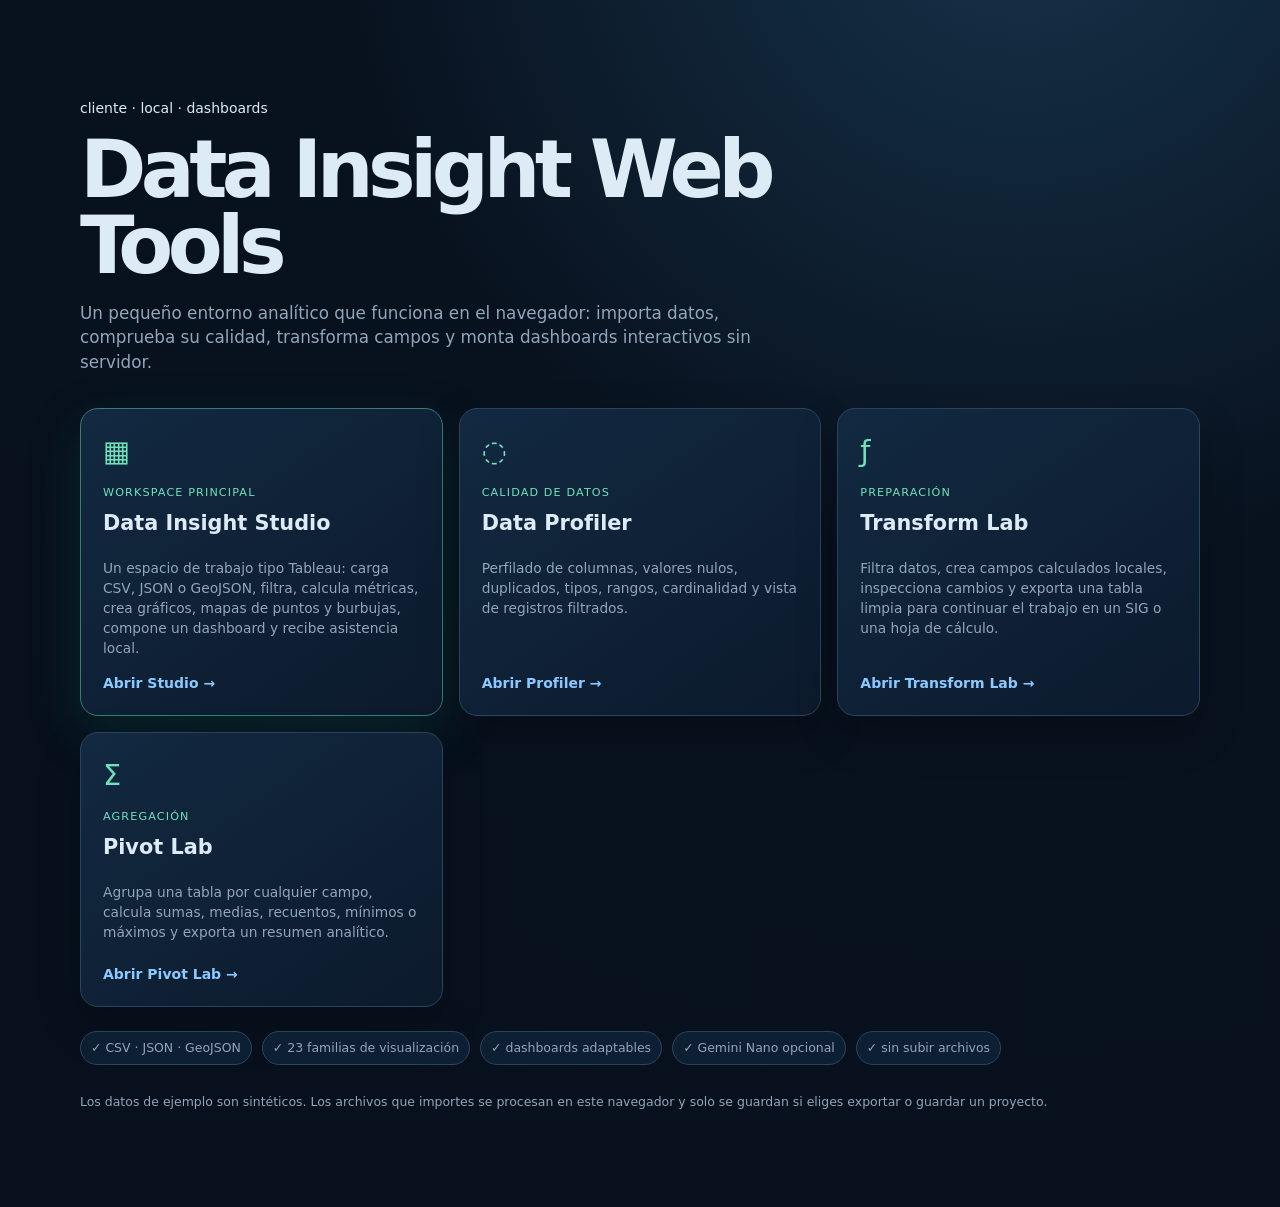
==== index.html @ db7b4e8b "feat: add sankey flow analytics" ====
<!doctype html>
<html lang="es">
<head>
  <meta charset="utf-8">
  <meta name="viewport" content="width=device-width,initial-scale=1,viewport-fit=cover">
  <meta name="theme-color" content="#0b1220">
  <meta name="description" content="Herramientas locales de análisis de datos y dashboards interactivos para GitHub Pages.">
  <title>Data Insight Web Tools</title>
  <link rel="manifest" href="manifest.webmanifest">
  <link rel="icon" href="favicon.svg" type="image/svg+xml">
  <link rel="stylesheet" href="shared/styles.css?v=20260925-16">
</head>
<body class="catalog-page">
  <main class="catalog">
    <p class="eyebrow">cliente · local · dashboards</p>
    <h1>Data Insight Web Tools</h1>
    <p class="lede">Un pequeño entorno analítico que funciona en el navegador: importa datos, comprueba su calidad, transforma campos y monta dashboards interactivos sin servidor.</p>
    <section class="catalog-grid" aria-label="Herramientas disponibles">
      <article class="catalog-card featured"><span class="card-icon">▦</span><p class="tag">workspace principal</p><h2>Data Insight Studio</h2><p>Un espacio de trabajo tipo Tableau: carga CSV, JSON o GeoJSON, filtra, calcula métricas, crea gráficos, mapas de puntos y burbujas, compone un dashboard y recibe asistencia local.</p><a href="dashboard-studio/">Abrir Studio →</a></article>
      <article class="catalog-card"><span class="card-icon">◌</span><p class="tag">calidad de datos</p><h2>Data Profiler</h2><p>Perfilado de columnas, valores nulos, duplicados, tipos, rangos, cardinalidad y vista de registros filtrados.</p><a href="herramientas/data-profiler/">Abrir Profiler →</a></article>
      <article class="catalog-card"><span class="card-icon">ƒ</span><p class="tag">preparación</p><h2>Transform Lab</h2><p>Filtra datos, crea campos calculados locales, inspecciona cambios y exporta una tabla limpia para continuar el trabajo en un SIG o una hoja de cálculo.</p><a href="herramientas/transform-lab/">Abrir Transform Lab →</a></article>
      <article class="catalog-card"><span class="card-icon">Σ</span><p class="tag">agregación</p><h2>Pivot Lab</h2><p>Agrupa una tabla por cualquier campo, calcula sumas, medias, recuentos, mínimos o máximos y exporta un resumen analítico.</p><a href="herramientas/pivot-lab/">Abrir Pivot Lab →</a></article>
    </section>
    <section class="principles"><span>✓ CSV · JSON · GeoJSON</span><span>✓ 23 familias de visualización</span><span>✓ dashboards adaptables</span><span>✓ Gemini Nano opcional</span><span>✓ sin subir archivos</span></section>
    <p class="privacy">Los datos de ejemplo son sintéticos. Los archivos que importes se procesan en este navegador y solo se guardan si eliges exportar o guardar un proyecto.</p>
  </main>
  <script>if('serviceWorker'in navigator)navigator.serviceWorker.register('./sw.js?v=20260925-19').catch(()=>{});</script>
</body>
</html>
---- shared/styles.css ----
.app-shell{min-height:100vh;background:transparent}.app-layout{display:grid;grid-template-columns:270px minmax(0,1fr);min-height:calc(100vh - 77px)}.app-shell .appbar{padding:14px 24px;align-items:center}.brand{display:flex;gap:10px;align-items:center;color:var(--text);text-decoration:none}.brand strong{display:block;font-size:1rem;letter-spacing:-.02em}.brand small{display:block;color:var(--muted);font-size:.68rem}.brand-mark{display:grid;place-items:center;width:36px;height:36px;border-radius:11px;background:linear-gradient(145deg,var(--accent),#50a8db);color:#06121e;font-weight:900}.appbar-actions,.workspace-actions,.toolbar-actions,.modal-actions{display:flex;gap:8px;flex-wrap:wrap;align-items:center}.icon-button{width:44px;padding:0;font-size:1.15rem}.button-primary{background:var(--accent);border-color:var(--accent);color:#08251e;font-weight:800}.button-ghost{background:transparent}.button-soft{background:#153b4a;border-color:#2d736d}.wide{width:100%}.app-shell .sidebar{padding:22px 16px;background:#0a1726;border-right:1px solid var(--line);overflow:auto}.sidebar-heading{padding:0 7px 18px}.sidebar-heading h2{font-size:1.1rem;margin:7px 0 0;letter-spacing:-.03em}.dataset-card{display:grid;grid-template-columns:auto 1fr;gap:4px 8px;padding:13px;border:1px solid var(--line);border-radius:13px;background:linear-gradient(145deg,#142d45,#0c1a2c);margin-bottom:18px}.dataset-card strong{overflow:hidden;text-overflow:ellipsis;white-space:nowrap;font-size:.83rem}.dataset-card small{grid-column:2;color:var(--muted);font-size:.72rem}.dataset-card .badge{grid-column:2;width:max-content;margin-top:4px}.status-dot{width:9px;height:9px;border-radius:99px;background:var(--accent);margin-top:5px;box-shadow:0 0 0 4px #70e1bb1c}.badge-synthetic{border-color:#72673e;background:#3d3219;color:var(--yellow)}.badge-pasted{border-color:#466f9a;background:#18324d;color:var(--blue)}.side-nav{display:grid;gap:5px}.side-nav button{display:flex;gap:10px;align-items:center;border-color:transparent;background:transparent;color:var(--muted);text-align:left}.side-nav button.active{background:#173c4c;border-color:#397c72;color:var(--accent)}.side-nav button span{font-size:.84rem}.side-divider{height:1px;background:#ffffff12;margin:20px 0}.side-actions{display:grid;gap:7px;margin-top:10px}.side-actions button{width:100%;font-size:.76rem}.privacy-note{display:flex;gap:9px;margin:22px 4px 0;padding-top:14px;border-top:1px solid #ffffff12;color:var(--muted);font-size:.72rem}.privacy-note>span{color:var(--accent);font-size:1rem}.privacy-note p{margin:0}.privacy-note strong{color:var(--text)}.app-shell .workspace{display:block;min-width:0;padding:30px clamp(18px,4vw,48px) 54px;overflow:hidden}.workspace-header{display:flex;justify-content:space-between;align-items:flex-end;gap:22px;margin-bottom:24px}.breadcrumbs{color:var(--muted);font-size:.74rem}.breadcrumbs span{color:var(--accent)}.workspace-header h1{font-size:clamp(1.8rem,4vw,3.1rem);line-height:1;margin:11px 0 7px;letter-spacing:-.055em}.workspace-header p{margin:0;color:var(--muted);max-width:650px}.overview-toolbar{display:flex;justify-content:space-between;gap:16px;align-items:center;margin-bottom:16px}.result-count{display:block;font-weight:800}.source-line{display:block;margin-top:3px;color:var(--muted);font-size:.75rem;max-width:650px;white-space:nowrap;overflow:hidden;text-overflow:ellipsis}.dashboard-grid{gap:16px}.dashboard-card{background:linear-gradient(145deg,#122941,#0d1c2e);box-shadow:0 12px 30px #0002}.dashboard-card.kpi-card{padding:18px;min-height:150px}.dashboard-card .kpi-icon{float:right;width:30px;height:30px;display:grid;place-items:center;border-radius:9px;background:#193e4c;color:var(--accent);font-weight:800}.dashboard-card .kpi-label{font-weight:800;font-size:.88rem}.dashboard-card .kpi-value{margin-top:22px}.dashboard-card .kpi-value small{font-size:.95rem;color:var(--accent)}.dashboard-card .kpi-detail{margin-top:6px}.panel{min-width:0;border:1px solid var(--line);border-radius:15px;background:#102238;padding:16px;box-shadow:0 10px 28px #0002}.panel-heading{display:flex;justify-content:space-between;align-items:flex-start;gap:12px;margin-bottom:13px}.panel-heading h3{margin:5px 0 0;font-size:1rem;letter-spacing:-.02em}.panel-note{color:var(--muted);font-size:.75rem}.remove-card{min-height:30px;padding:2px 8px;background:transparent;border-color:transparent;color:var(--muted);font-size:1.2rem}.remove-card:hover{color:var(--red)}.chart-wrap{min-height:275px}.chart-large{min-height:340px}.chart-svg{width:100%;height:auto;min-height:265px}.chart-svg text{fill:#dcebf6;font-size:12px;font-family:system-ui,sans-serif}.chart-svg .chart-grid line{stroke:#33506c;stroke-width:1}.chart-svg .chart-axis-title{fill:var(--muted);font-size:12px}.chart-svg .chart-axis-label{fill:var(--muted);font-size:11px}.chart-svg .chart-line{filter:drop-shadow(0 0 5px #67e8f966)}.chart-svg .scatter-point{fill:#a78bfa;stroke:#e9ddff;stroke-width:1.5;opacity:.8}.donut-total{font-size:1.5rem!important;font-weight:800}.donut-caption{fill:var(--muted)!important;font-size:11px!important}.empty-chart,.empty-state{display:grid;place-items:center;gap:5px;min-height:220px;color:var(--muted);text-align:center;padding:20px}.empty-chart span{font-size:2rem;color:var(--accent)}.empty-chart strong,.empty-state strong{color:var(--text)}.empty-chart small,.empty-state span{font-size:.78rem}.table-scroll{overflow:auto;border:1px solid var(--line);border-radius:11px;background:#0a1726;max-height:510px}.panel table{width:100%;border-collapse:collapse;min-width:620px;font-size:.78rem}.panel th,.panel td{padding:9px 10px;border-bottom:1px solid #ffffff12;text-align:left;white-space:nowrap}.panel th{position:sticky;top:0;background:#173550;color:var(--blue);font-size:.68rem;text-transform:uppercase;letter-spacing:.06em}.panel th small,.panel td small{display:block;color:var(--muted);font-size:.68rem;font-weight:400;margin-top:2px}.panel td{color:#d4e1ec}.table-note{color:var(--muted);font-size:.75rem;margin:9px 0 0}.filter-panel{padding:14px;margin-bottom:16px;border:1px solid var(--line);border-radius:15px;background:#0f2034}.filter-search{display:flex;gap:8px;margin-bottom:14px}.filter-search input{flex:1;min-height:44px;border:1px solid var(--line);border-radius:9px;background:#081827;color:var(--text);padding:8px 11px}.filter-grid{display:grid;grid-template-columns:repeat(auto-fit,minmax(170px,1fr));gap:10px}.filter-field{display:grid;gap:5px}.filter-field label{color:var(--muted);font-size:.72rem}.filter-field label small{display:block;color:#6f8ba2;margin-top:2px}.filter-field select,.filter-field input,.analysis-controls select{width:100%;min-height:40px;border:1px solid var(--line);border-radius:8px;background:#0b1e31;color:var(--text);padding:7px}.range-fields{display:grid;grid-template-columns:1fr 1fr;gap:6px}.analysis-layout{display:grid;grid-template-columns:245px minmax(0,1fr);gap:16px;margin-bottom:16px}.analysis-controls label{display:grid;gap:5px;color:var(--muted);font-size:.73rem;margin-bottom:12px}.analysis-controls .helper{color:var(--muted);font-size:.73rem;margin:14px 0 0}.analysis-result{min-width:0}.quality-summary{display:grid;grid-template-columns:repeat(3,1fr);gap:14px;margin-bottom:16px}.quality-stat{padding:18px;border:1px solid var(--line);border-radius:14px;background:linear-gradient(145deg,#142b44,#0f2033)}.quality-stat span,.quality-stat small{display:block;color:var(--muted);font-size:.74rem}.quality-stat strong{display:block;color:var(--accent);font-size:2rem;line-height:1.1;margin:10px 0 5px}.quality-table td:first-child{min-width:145px}.quality-bar{display:block;width:130px;height:8px;border-radius:99px;background:#233b50;overflow:hidden}.quality-bar i{display:block;height:100%;background:var(--accent);border-radius:inherit}.provenance{display:grid;gap:4px;margin-top:16px;padding:14px;border:1px dashed #416078;border-radius:12px;background:#0c1c2e;color:var(--muted);font-size:.78rem;line-height:1.5}.provenance strong{color:var(--text)}.alert{display:flex;justify-content:space-between;gap:12px;align-items:center;margin:-7px 0 16px;padding:10px 12px;border-radius:10px;background:#153f38;color:var(--accent);font-size:.8rem}.alert-error{background:#4a202a;color:var(--red)}.alert button{min-height:26px;padding:0 6px;background:transparent;border-color:transparent;color:inherit}.modal-backdrop{position:fixed;inset:0;display:grid;place-items:center;padding:18px;background:#020812bb;z-index:80}.modal-card{width:min(680px,100%);padding:18px;border:1px solid var(--line);border-radius:16px;background:#102238;box-shadow:0 24px 80px #0008}.modal-card textarea{width:100%;resize:vertical;border:1px solid var(--line);border-radius:10px;background:#07121f;color:var(--text);padding:10px;font:13px/1.5 ui-monospace,Consolas,monospace}.modal-actions{justify-content:flex-end;margin-top:12px}@media(max-width:900px){.app-layout{grid-template-columns:230px minmax(0,1fr)}.workspace-header{align-items:flex-start;flex-direction:column}.quality-summary{grid-template-columns:1fr 1fr}.dashboard-card.kpi-card{grid-column:span 6}}@media(max-width:700px){.app-layout{display:block}.app-shell .sidebar{border-right:0;border-bottom:1px solid var(--line);padding:13px}.sidebar-heading{padding-bottom:11px}.side-nav{display:flex;overflow:auto}.side-nav button{flex:0 0 auto}.side-divider,.privacy-note{display:none}.app-shell .workspace{padding:22px 12px 40px}.appbar-actions{margin-top:10px}.workspace-header{margin-bottom:18px}.workspace-actions{width:100%}.workspace-actions .button{flex:1}.overview-toolbar{align-items:flex-start;flex-direction:column}.toolbar-actions{width:100%}.analysis-layout{display:block}.analysis-controls{margin-bottom:14px}.quality-summary{grid-template-columns:1fr}.dashboard-card,.dashboard-card.kpi-card{display:block;margin-bottom:12px}.chart-large{min-height:260px}.source-line{white-space:normal}.filter-grid{grid-template-columns:1fr 1fr}}@media(max-width:430px){.app-shell .appbar{padding:12px}.appbar-actions .button{font-size:.74rem;padding:8px}.filter-grid{grid-template-columns:1fr}.filter-search{display:grid;grid-template-columns:1fr}.modal-actions{display:grid}.modal-actions .button{width:100%}}
.chart-svg .chart-zero{stroke:#6e8ca5;stroke-width:1.2;stroke-dasharray:5 4}.chart-svg .chart-bar,.chart-svg circle{cursor:help}
.chart-svg .map-grid line{stroke:#416078;stroke-width:1;stroke-dasharray:2 5;opacity:.65}.chart-svg .map-point{stroke:#eaf7ff;stroke-width:1.3;opacity:.84}.chart-svg .box-plot{cursor:help}.local-ai-status{display:flex;gap:9px;align-items:flex-start;margin:18px 4px 0;padding:11px;border:1px solid #29455d;border-radius:11px;background:#0d2033}.local-ai-status>div{display:grid;gap:2px;min-width:0}.local-ai-status strong{font-size:.75rem}.local-ai-status small{color:var(--muted);font-size:.68rem;line-height:1.35}.status-dot[data-state="ready"]{background:var(--accent);box-shadow:0 0 0 4px #70e1bb22}.status-dot[data-state="fallback"]{background:var(--yellow);box-shadow:0 0 0 4px #fbbf2422}.assistant-card{max-height:min(760px,92vh);overflow:auto}.assistant-card h2{margin:5px 0 0;font-size:1.25rem}.assistant-actions{display:flex;gap:8px;flex-wrap:wrap;margin:16px 0}.assistant-actions button{flex:1 1 180px}.assistant-result{min-height:125px;padding:14px;border:1px solid var(--line);border-radius:11px;background:#081827;color:var(--text)}.assistant-list{display:grid;gap:9px;margin:0;padding-left:20px}.assistant-answer{line-height:1.6;white-space:normal}.muted{color:var(--muted)}

:root{color-scheme:dark;--bg:#08111e;--panel:#102238;--line:#29455d;--text:#dcebf6;--muted:#90a6ba;--accent:#70e1bb;--blue:#8bc9ff;--yellow:#fbbf24;--red:#fb7185}
*{box-sizing:border-box}
html{background:var(--bg)}
body{margin:0;min-width:320px;background:radial-gradient(circle at 80% -10%,#16334a 0,#08111e 42%,#07101c 100%);color:var(--text);font:14px/1.45 Inter,ui-sans-serif,system-ui,-apple-system,"Segoe UI",sans-serif}
a{color:var(--blue)}
button,input,select,textarea{font:inherit}
button{min-height:40px;padding:8px 12px;border:1px solid var(--line);border-radius:8px;background:#102b42;color:var(--text);cursor:pointer;transition:border-color .18s ease,background .18s ease,transform .18s ease}
button:hover{border-color:var(--accent);transform:translateY(-1px)}
button:focus-visible,input:focus-visible,select:focus-visible,textarea:focus-visible,a:focus-visible{outline:2px solid var(--accent);outline-offset:2px}
.appbar{display:flex;justify-content:space-between;gap:16px;background:#091625;border-bottom:1px solid var(--line)}
.dashboard-grid{display:grid;grid-template-columns:repeat(12,minmax(0,1fr))}
.dashboard-grid>.kpi-card{grid-column:span 4;padding:18px;min-height:150px;border:1px solid var(--line);border-radius:15px;background:linear-gradient(145deg,#122941,#0d1c2e);box-shadow:0 12px 30px #0002}
.dashboard-grid>.kpi-card .kpi-icon{float:right;width:30px;height:30px;display:grid;place-items:center;border-radius:9px;background:#193e4c;color:var(--accent);font-weight:800}
.dashboard-grid>.kpi-card .kpi-label{font-weight:800;font-size:.88rem}.dashboard-grid>.kpi-card .kpi-value{margin-top:22px;font-size:2.1rem;font-weight:850;letter-spacing:-.05em}.dashboard-grid>.kpi-card .kpi-value small{font-size:.95rem;color:var(--accent)}.dashboard-grid>.kpi-card .kpi-detail{margin-top:6px;color:var(--muted);font-size:.74rem}.dashboard-grid>.card-chart{grid-column:span 8}.dashboard-grid>.card-table{grid-column:span 12}
.catalog-page{padding:clamp(28px,7vw,84px) 18px}.catalog{width:min(1120px,100%);margin:0 auto}.catalog h1{max-width:760px;margin:10px 0 14px;font-size:clamp(2.2rem,7vw,5rem);line-height:.95;letter-spacing:-.07em}.catalog .lede{max-width:700px;color:var(--muted);font-size:1.05rem}.catalog-grid{display:grid;grid-template-columns:repeat(3,minmax(0,1fr));gap:16px;margin-top:34px}.catalog-card{display:flex;flex-direction:column;min-height:275px;padding:22px;border:1px solid var(--line);border-radius:18px;background:linear-gradient(145deg,#122941,#0c1a2c);box-shadow:0 18px 45px #0003}.catalog-card.featured{border-color:#397c72;box-shadow:0 18px 50px #0b52434d}.card-icon{font-size:1.8rem;color:var(--accent)}.catalog-card .tag{margin:12px 0 0;color:var(--accent);font-size:.7rem;text-transform:uppercase;letter-spacing:.1em}.catalog-card h2{margin:7px 0;font-size:1.3rem}.catalog-card>p:not(.tag){color:var(--muted);font-size:.86rem}.catalog-card a{margin-top:auto;font-weight:800;text-decoration:none}.principles{display:flex;gap:10px;flex-wrap:wrap;margin-top:24px;color:var(--muted);font-size:.78rem}.principles span{padding:7px 10px;border:1px solid var(--line);border-radius:99px;background:#0d2033}.privacy{margin-top:28px;color:var(--muted);font-size:.78rem}
@media(max-width:900px){.dashboard-grid>.kpi-card{grid-column:span 6}.dashboard-grid>.card-chart,.dashboard-grid>.card-table{grid-column:span 12}.catalog-grid{grid-template-columns:1fr 1fr}}
@media(max-width:700px){.dashboard-grid>.kpi-card,.dashboard-grid>.card-chart,.dashboard-grid>.card-table{grid-column:span 12}.catalog-grid{grid-template-columns:1fr}.catalog-page{padding-top:34px}}
.panel-heading-actions{display:flex;align-items:center;justify-content:flex-end;gap:8px;flex-wrap:wrap}
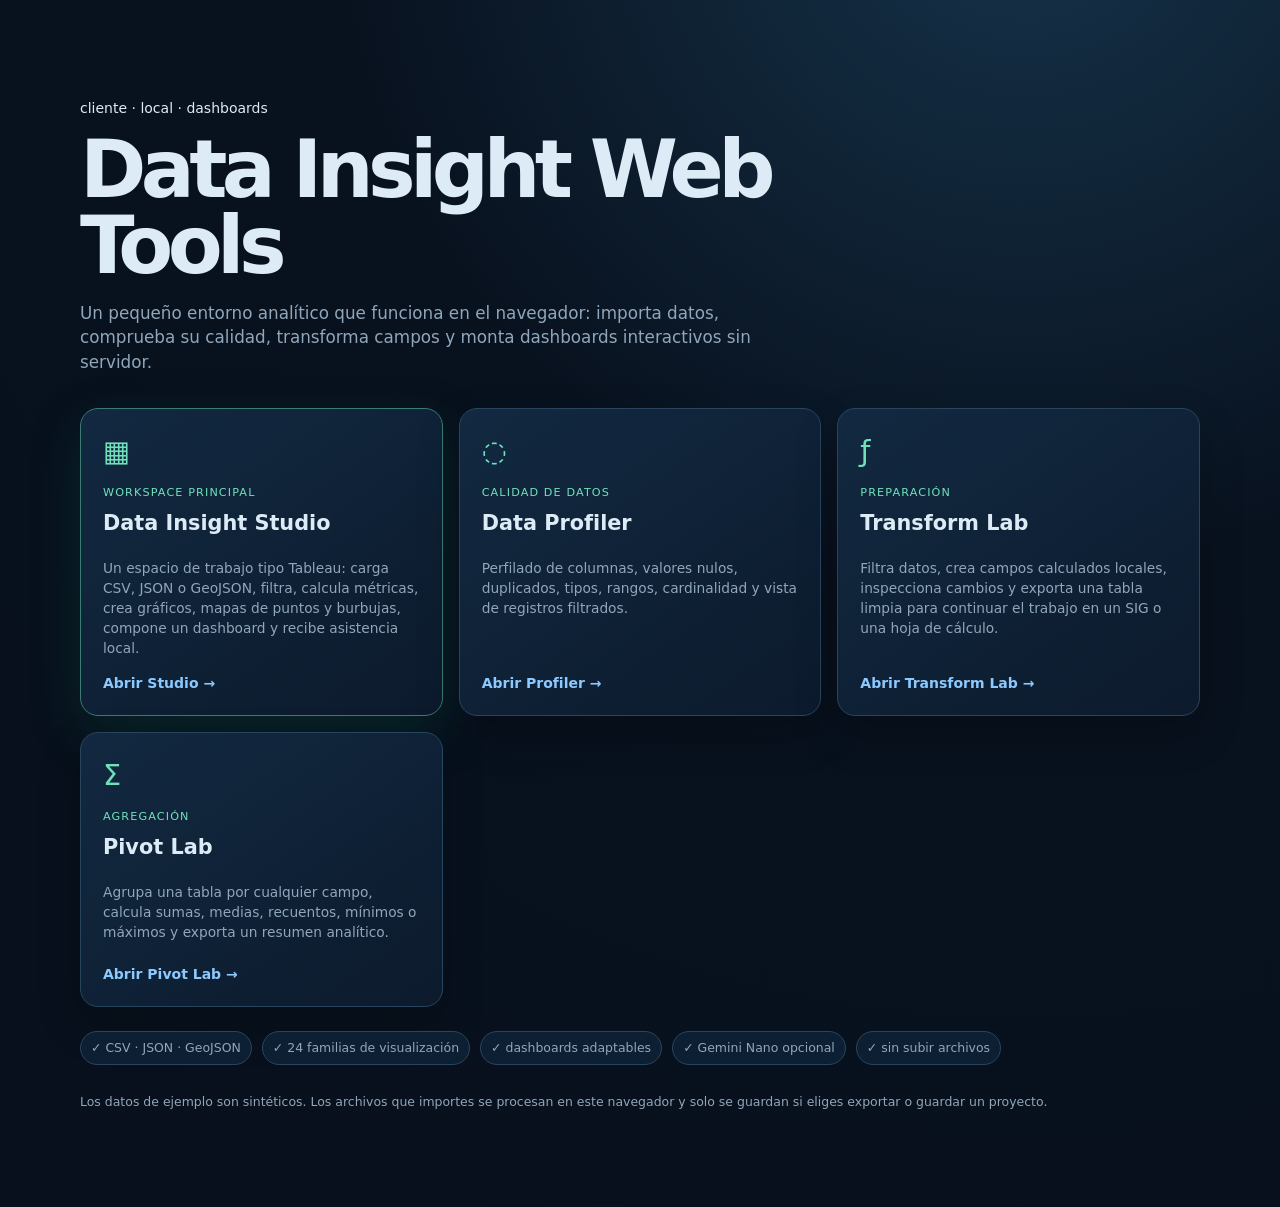
==== commit ce38f54f: "feat(maps): add GeoJSON vector and choropleth layers" ====
--- a/index.html
+++ b/index.html
@@ -8,7 +8,7 @@
   <title>Data Insight Web Tools</title>
   <link rel="manifest" href="manifest.webmanifest">
   <link rel="icon" href="favicon.svg" type="image/svg+xml">
-  <link rel="stylesheet" href="shared/styles.css?v=20260925-16">
+  <link rel="stylesheet" href="shared/styles.css?v=20260925-22">
 </head>
 <body class="catalog-page">
   <main class="catalog">
@@ -21,9 +21,9 @@
       <article class="catalog-card"><span class="card-icon">ƒ</span><p class="tag">preparación</p><h2>Transform Lab</h2><p>Filtra datos, crea campos calculados locales, inspecciona cambios y exporta una tabla limpia para continuar el trabajo en un SIG o una hoja de cálculo.</p><a href="herramientas/transform-lab/">Abrir Transform Lab →</a></article>
       <article class="catalog-card"><span class="card-icon">Σ</span><p class="tag">agregación</p><h2>Pivot Lab</h2><p>Agrupa una tabla por cualquier campo, calcula sumas, medias, recuentos, mínimos o máximos y exporta un resumen analítico.</p><a href="herramientas/pivot-lab/">Abrir Pivot Lab →</a></article>
     </section>
-    <section class="principles"><span>✓ CSV · JSON · GeoJSON</span><span>✓ 23 familias de visualización</span><span>✓ dashboards adaptables</span><span>✓ Gemini Nano opcional</span><span>✓ sin subir archivos</span></section>
+    <section class="principles"><span>✓ CSV · JSON · GeoJSON</span><span>✓ 24 familias de visualización</span><span>✓ dashboards adaptables</span><span>✓ Gemini Nano opcional</span><span>✓ sin subir archivos</span></section>
     <p class="privacy">Los datos de ejemplo son sintéticos. Los archivos que importes se procesan en este navegador y solo se guardan si eliges exportar o guardar un proyecto.</p>
   </main>
-  <script>if('serviceWorker'in navigator)navigator.serviceWorker.register('./sw.js?v=20260925-19').catch(()=>{});</script>
+  <script>if('serviceWorker'in navigator)navigator.serviceWorker.register('./sw.js?v=20260925-26').catch(()=>{});</script>
 </body>
 </html>
